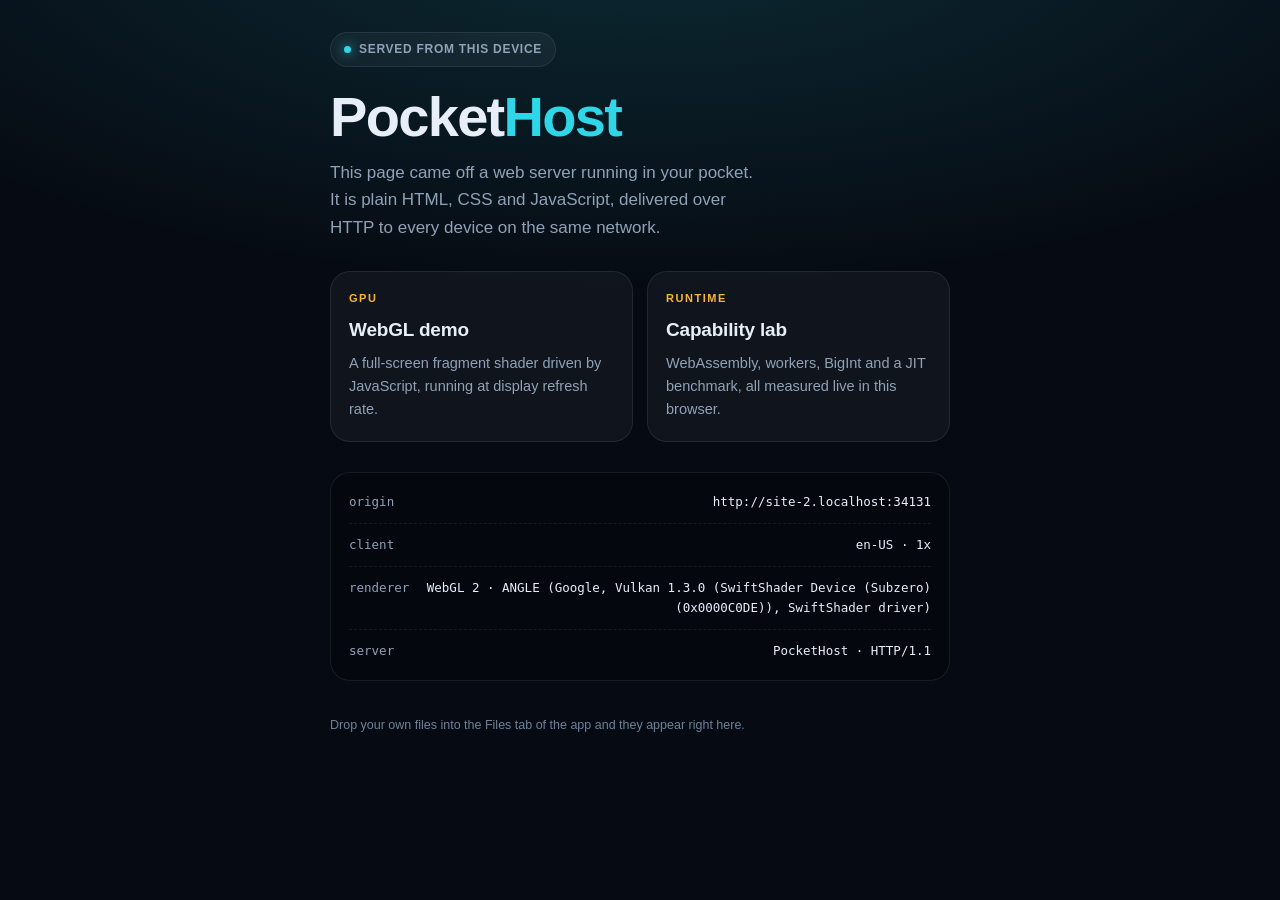
==== private/index.html @ df9d249e "Publish from PocketHost" ====
<!doctype html>
<html lang="en">
<head>
<meta charset="utf-8" />
<meta name="viewport" content="width=device-width, initial-scale=1, viewport-fit=cover" />
<meta name="theme-color" content="#060b13" />
<title>PocketHost · hosted from this device</title>
<style>
  :root {
    --bg: #060b13;
    --ink: #e8eef7;
    --muted: #8fa2b8;
    --line: rgba(255,255,255,0.08);
    --card: rgba(255,255,255,0.045);
    --accent: #2fd6e8;
    --amber: #f6b73c;
  }
  * { box-sizing: border-box; }
  body {
    margin: 0;
    min-height: 100vh;
    background: var(--bg);
    background-image: radial-gradient(120% 70% at 50% -10%, rgba(47,214,232,0.16), rgba(6,11,19,0) 60%);
    color: var(--ink);
    font: 400 16px/1.6 -apple-system, BlinkMacSystemFont, "SF Pro Text", "Helvetica Neue", Arial, sans-serif;
    -webkit-font-smoothing: antialiased;
    padding: max(32px, env(safe-area-inset-top)) 22px max(40px, env(safe-area-inset-bottom));
    display: flex;
    justify-content: center;
  }
  main { width: 100%; max-width: 620px; }
  .badge {
    display: inline-flex; align-items: center; gap: 8px;
    padding: 7px 13px; border-radius: 999px;
    border: 1px solid var(--line); background: var(--card);
    color: var(--muted); font-size: 12px; font-weight: 600;
    letter-spacing: 0.06em; text-transform: uppercase;
  }
  .dot {
    width: 7px; height: 7px; border-radius: 50%;
    background: var(--accent); box-shadow: 0 0 12px var(--accent);
  }
  h1 {
    font-size: clamp(38px, 11vw, 56px); letter-spacing: -0.03em;
    line-height: 1; margin: 22px 0 14px; font-weight: 750;
  }
  h1 span { color: var(--accent); }
  .lede { color: var(--muted); font-size: 17px; margin: 0 0 30px; max-width: 46ch; }
  .grid { display: grid; gap: 14px; grid-template-columns: 1fr; }
  @media (min-width: 560px) { .grid { grid-template-columns: 1fr 1fr; } }
  a.card {
    display: block; text-decoration: none; color: inherit;
    padding: 18px 18px 20px; border-radius: 20px;
    border: 1px solid var(--line); background: var(--card);
    transition: transform .25s ease, border-color .25s ease, background .25s ease;
  }
  a.card:hover, a.card:focus-visible {
    transform: translateY(-2px);
    border-color: rgba(47,214,232,0.45);
    background: rgba(47,214,232,0.07);
    outline: none;
  }
  .kicker {
    font-size: 11px; letter-spacing: 0.14em; text-transform: uppercase;
    color: var(--amber); font-weight: 700;
  }
  .card h2 { margin: 8px 0 6px; font-size: 19px; letter-spacing: -0.01em; }
  .card p { margin: 0; color: var(--muted); font-size: 14.5px; }
  .panel {
    margin-top: 30px; padding: 8px 18px; border-radius: 20px;
    border: 1px solid var(--line); background: rgba(0,0,0,0.25);
  }
  .row {
    display: flex; justify-content: space-between; gap: 12px;
    font-family: ui-monospace, SFMono-Regular, Menlo, monospace;
    font-size: 12.5px; padding: 11px 0;
    border-bottom: 1px dashed rgba(255,255,255,0.07);
  }
  .row:last-child { border-bottom: 0; }
  .row span:first-child { color: var(--muted); }
  .row span:last-child { text-align: right; word-break: break-all; }
  footer { margin-top: 34px; color: #6f829a; font-size: 12.5px; }
</style>
</head>
<body>
<main>
  <div class="badge"><span class="dot"></span> Served from this device</div>
  <h1>Pocket<span>Host</span></h1>
  <p class="lede">This page came off a web server running in your pocket. It is plain HTML, CSS and
  JavaScript, delivered over HTTP to every device on the same network.</p>

  <div class="grid">
    <a class="card" href="/webgl/">
      <div class="kicker">GPU</div>
      <h2>WebGL demo</h2>
      <p>A full-screen fragment shader driven by JavaScript, running at display refresh rate.</p>
    </a>
    <a class="card" href="/lab/">
      <div class="kicker">Runtime</div>
      <h2>Capability lab</h2>
      <p>WebAssembly, workers, BigInt and a JIT benchmark, all measured live in this browser.</p>
    </a>
  </div>

  <div class="panel">
    <div class="row"><span>origin</span><span id="origin">…</span></div>
    <div class="row"><span>client</span><span id="client">…</span></div>
    <div class="row"><span>renderer</span><span id="gpu">…</span></div>
    <div class="row"><span>server</span><span>PocketHost · HTTP/1.1</span></div>
  </div>

  <footer>Drop your own files into the Files tab of the app and they appear right here.</footer>
</main>
<script>
  document.getElementById('origin').textContent = location.origin;
  document.getElementById('client').textContent =
    navigator.language + " · " + Math.round(window.devicePixelRatio * 100) / 100 + "x";
  (function () {
    var target = document.getElementById('gpu');
    try {
      var canvas = document.createElement('canvas');
      var gl = canvas.getContext('webgl2') || canvas.getContext('webgl');
      if (!gl) { target.textContent = 'WebGL unavailable'; return; }
      var info = gl.getExtension('WEBGL_debug_renderer_info');
      var isGL2 = typeof WebGL2RenderingContext !== 'undefined' && gl instanceof WebGL2RenderingContext;
      var name = info ? gl.getParameter(info.UNMASKED_RENDERER_WEBGL) : '';
      target.textContent = (isGL2 ? 'WebGL 2 · ' : 'WebGL 1 · ') + (name || 'GPU');
    } catch (error) {
      target.textContent = String(error);
    }
  })();
</script>
</body>
</html>
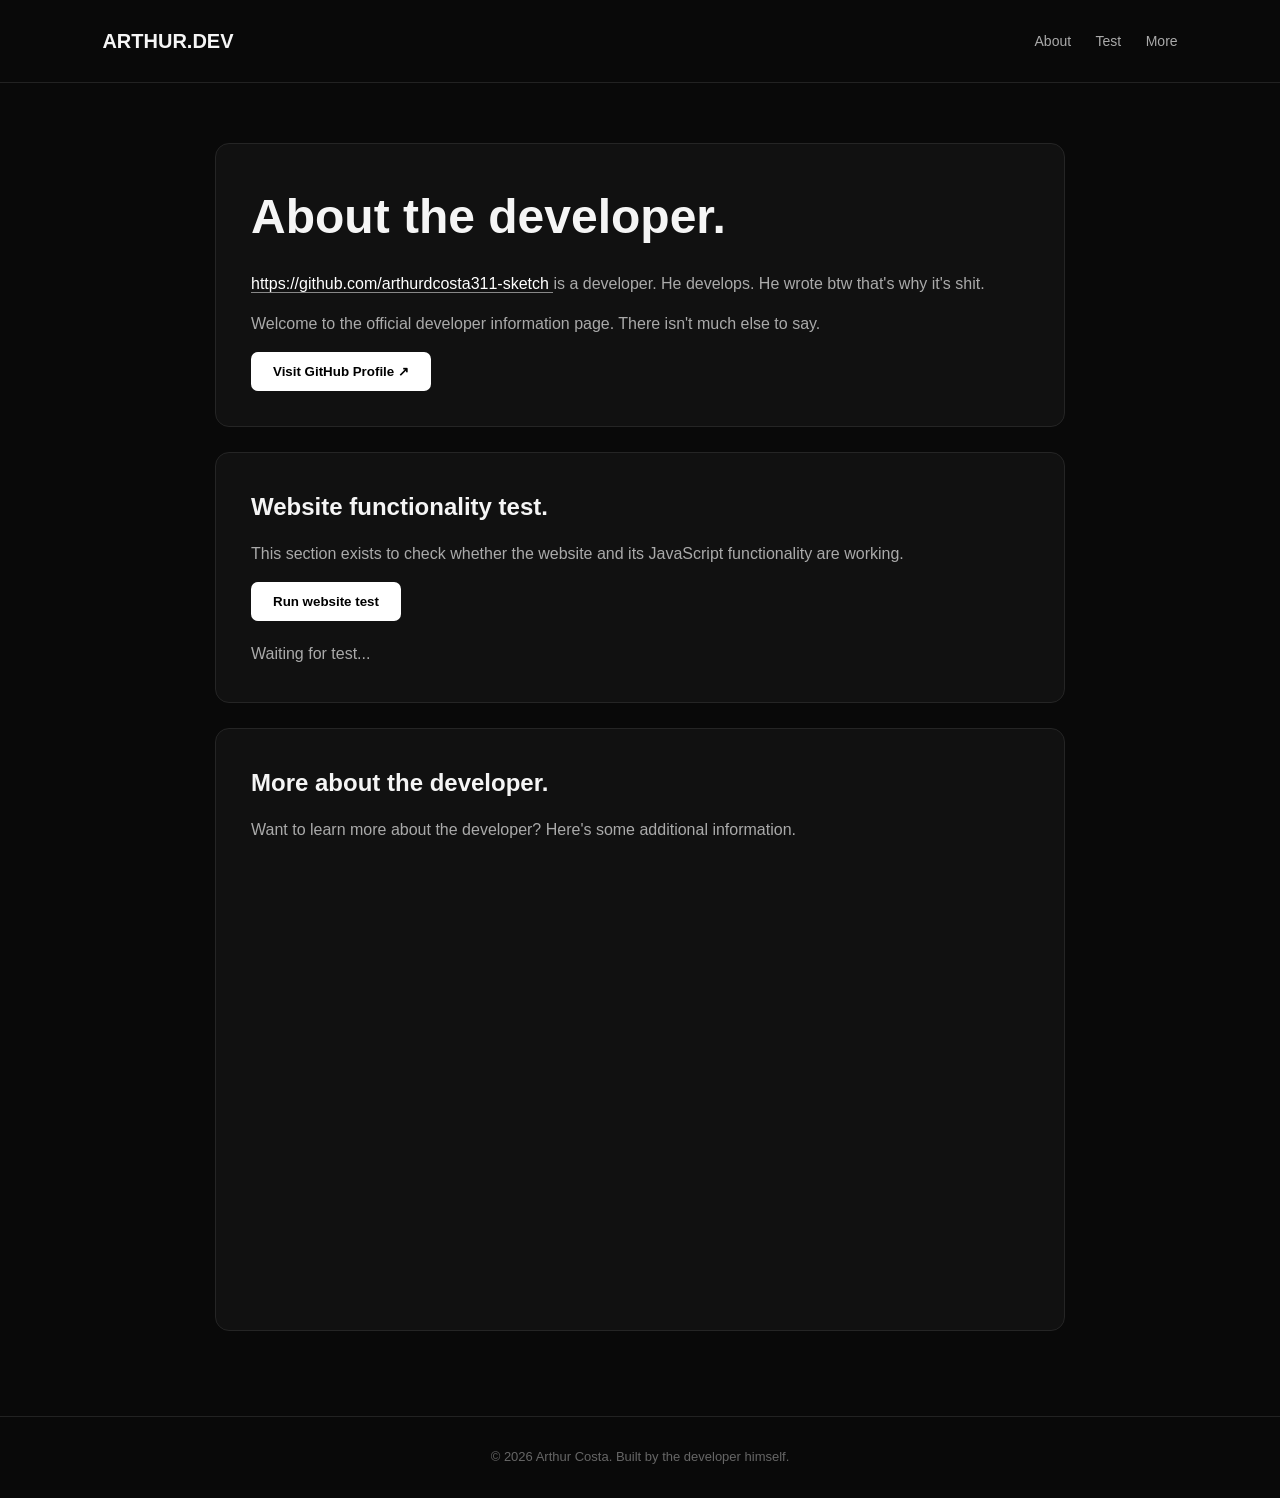
==== commit c3931773: "Publish from PocketHost" ====
--- a/private/index.html
+++ b/private/index.html
@@ -1,134 +1,256 @@
-<!doctype html>
+
+<!DOCTYPE html>
 <html lang="en">
 <head>
-<meta charset="utf-8" />
-<meta name="viewport" content="width=device-width, initial-scale=1, viewport-fit=cover" />
-<meta name="theme-color" content="#060b13" />
-<title>PocketHost · hosted from this device</title>
+<meta charset="UTF-8">
+<meta name="viewport" content="width=device-width, initial-scale=1.0">
+<title>Arthur Costa | Developer</title>
+
 <style>
-  :root {
-    --bg: #060b13;
-    --ink: #e8eef7;
-    --muted: #8fa2b8;
-    --line: rgba(255,255,255,0.08);
-    --card: rgba(255,255,255,0.045);
-    --accent: #2fd6e8;
-    --amber: #f6b73c;
-  }
-  * { box-sizing: border-box; }
-  body {
+* {
     margin: 0;
-    min-height: 100vh;
-    background: var(--bg);
-    background-image: radial-gradient(120% 70% at 50% -10%, rgba(47,214,232,0.16), rgba(6,11,19,0) 60%);
-    color: var(--ink);
-    font: 400 16px/1.6 -apple-system, BlinkMacSystemFont, "SF Pro Text", "Helvetica Neue", Arial, sans-serif;
-    -webkit-font-smoothing: antialiased;
-    padding: max(32px, env(safe-area-inset-top)) 22px max(40px, env(safe-area-inset-bottom));
+    padding: 0;
+    box-sizing: border-box;
+}
+
+body {
+    background: #090909;
+    color: #f5f5f5;
+    font-family: Arial, sans-serif;
+    line-height: 1.6;
+}
+
+header {
+    padding: 25px 8%;
     display: flex;
-    justify-content: center;
-  }
-  main { width: 100%; max-width: 620px; }
-  .badge {
-    display: inline-flex; align-items: center; gap: 8px;
-    padding: 7px 13px; border-radius: 999px;
-    border: 1px solid var(--line); background: var(--card);
-    color: var(--muted); font-size: 12px; font-weight: 600;
-    letter-spacing: 0.06em; text-transform: uppercase;
-  }
-  .dot {
-    width: 7px; height: 7px; border-radius: 50%;
-    background: var(--accent); box-shadow: 0 0 12px var(--accent);
-  }
-  h1 {
-    font-size: clamp(38px, 11vw, 56px); letter-spacing: -0.03em;
-    line-height: 1; margin: 22px 0 14px; font-weight: 750;
-  }
-  h1 span { color: var(--accent); }
-  .lede { color: var(--muted); font-size: 17px; margin: 0 0 30px; max-width: 46ch; }
-  .grid { display: grid; gap: 14px; grid-template-columns: 1fr; }
-  @media (min-width: 560px) { .grid { grid-template-columns: 1fr 1fr; } }
-  a.card {
-    display: block; text-decoration: none; color: inherit;
-    padding: 18px 18px 20px; border-radius: 20px;
-    border: 1px solid var(--line); background: var(--card);
-    transition: transform .25s ease, border-color .25s ease, background .25s ease;
-  }
-  a.card:hover, a.card:focus-visible {
+    justify-content: space-between;
+    align-items: center;
+    border-bottom: 1px solid #222;
+}
+
+.logo {
+    font-size: 20px;
+    font-weight: bold;
+}
+
+nav a {
+    color: #aaa;
+    text-decoration: none;
+    margin-left: 20px;
+    font-size: 14px;
+}
+
+nav a:hover {
+    color: white;
+}
+
+main {
+    max-width: 900px;
+    margin: auto;
+    padding: 60px 25px;
+}
+
+section {
+    background: #111;
+    border: 1px solid #252525;
+    border-radius: 14px;
+    padding: 35px;
+    margin-bottom: 25px;
+}
+
+h1 {
+    font-size: clamp(30px, 6vw, 48px);
+    margin-bottom: 15px;
+}
+
+h2 {
+    margin-bottom: 15px;
+}
+
+p {
+    color: #aaa;
+    margin-bottom: 15px;
+}
+
+.github-link {
+    color: #fff;
+    text-decoration: none;
+    border-bottom: 1px solid #888;
+}
+
+.github-link:hover {
+    color: #aaa;
+}
+
+button {
+    background: white;
+    color: black;
+    border: none;
+    padding: 12px 22px;
+    border-radius: 7px;
+    cursor: pointer;
+    font-weight: bold;
+    transition: 0.2s;
+}
+
+button:hover {
+    background: #bbb;
     transform: translateY(-2px);
-    border-color: rgba(47,214,232,0.45);
-    background: rgba(47,214,232,0.07);
-    outline: none;
-  }
-  .kicker {
-    font-size: 11px; letter-spacing: 0.14em; text-transform: uppercase;
-    color: var(--amber); font-weight: 700;
-  }
-  .card h2 { margin: 8px 0 6px; font-size: 19px; letter-spacing: -0.01em; }
-  .card p { margin: 0; color: var(--muted); font-size: 14.5px; }
-  .panel {
-    margin-top: 30px; padding: 8px 18px; border-radius: 20px;
-    border: 1px solid var(--line); background: rgba(0,0,0,0.25);
-  }
-  .row {
-    display: flex; justify-content: space-between; gap: 12px;
-    font-family: ui-monospace, SFMono-Regular, Menlo, monospace;
-    font-size: 12.5px; padding: 11px 0;
-    border-bottom: 1px dashed rgba(255,255,255,0.07);
-  }
-  .row:last-child { border-bottom: 0; }
-  .row span:first-child { color: var(--muted); }
-  .row span:last-child { text-align: right; word-break: break-all; }
-  footer { margin-top: 34px; color: #6f829a; font-size: 12.5px; }
+}
+
+#test-result {
+    margin-top: 20px;
+    color: #aaa;
+}
+
+.video-container {
+    position: relative;
+    width: 100%;
+    aspect-ratio: 16 / 9;
+    overflow: hidden;
+    border-radius: 10px;
+}
+
+iframe {
+    width: 100%;
+    height: 100%;
+    border: none;
+}
+
+footer {
+    text-align: center;
+    padding: 30px;
+    border-top: 1px solid #222;
+    color: #666;
+    font-size: 13px;
+}
+
+@media(max-width: 600px) {
+    header {
+        flex-direction: column;
+        gap: 15px;
+    }
+
+    nav a {
+        margin: 0 8px;
+    }
+
+    section {
+        padding: 25px;
+    }
+}
 </style>
 </head>
+
 <body>
+
+<header>
+    <div class="logo">ARTHUR.DEV</div>
+
+    <nav>
+        <a href="#about">About</a>
+        <a href="#test">Test</a>
+        <a href="#more">More</a>
+    </nav>
+</header>
+
 <main>
-  <div class="badge"><span class="dot"></span> Served from this device</div>
-  <h1>Pocket<span>Host</span></h1>
-  <p class="lede">This page came off a web server running in your pocket. It is plain HTML, CSS and
-  JavaScript, delivered over HTTP to every device on the same network.</p>
-
-  <div class="grid">
-    <a class="card" href="/webgl/">
-      <div class="kicker">GPU</div>
-      <h2>WebGL demo</h2>
-      <p>A full-screen fragment shader driven by JavaScript, running at display refresh rate.</p>
-    </a>
-    <a class="card" href="/lab/">
-      <div class="kicker">Runtime</div>
-      <h2>Capability lab</h2>
-      <p>WebAssembly, workers, BigInt and a JIT benchmark, all measured live in this browser.</p>
-    </a>
-  </div>
-
-  <div class="panel">
-    <div class="row"><span>origin</span><span id="origin">…</span></div>
-    <div class="row"><span>client</span><span id="client">…</span></div>
-    <div class="row"><span>renderer</span><span id="gpu">…</span></div>
-    <div class="row"><span>server</span><span>PocketHost · HTTP/1.1</span></div>
-  </div>
-
-  <footer>Drop your own files into the Files tab of the app and they appear right here.</footer>
+
+    <!-- ABOUT DEVELOPER -->
+    <section id="about">
+        <h1>About the developer.</h1>
+
+        <p>
+            <a class="github-link"
+               href="https://github.com/arthurdcosta311-sketch"
+               target="_blank"
+               rel="noopener noreferrer">
+               https://github.com/arthurdcosta311-sketch
+            </a>
+            is a developer. He develops. He wrote btw that's why it's shit.
+        </p>
+
+        <p>
+            Welcome to the official developer information page.
+            There isn't much else to say.
+        </p>
+
+        <a href="https://github.com/arthurdcosta311-sketch"
+           target="_blank"
+           rel="noopener noreferrer">
+            <button>Visit GitHub Profile ↗</button>
+        </a>
+    </section>
+
+
+    <!-- WEBSITE TEST -->
+    <section id="test">
+        <h2>Website functionality test.</h2>
+
+        <p>
+            This section exists to check whether the website
+            and its JavaScript functionality are working.
+        </p>
+
+        <button onclick="testWebsite()">
+            Run website test
+        </button>
+
+        <div id="test-result">
+            Waiting for test...
+        </div>
+    </section>
+
+
+    <!-- RICKROLL -->
+    <section id="more">
+        <h2>More about the developer.</h2>
+
+        <p>
+            Want to learn more about the developer?
+            Here's some additional information.
+        </p>
+
+        <div class="video-container">
+            <iframe
+                src="https://www.youtube-nocookie.com/embed/dQw4w9WgXcQ"
+                title="More about the developer"
+                allow="accelerometer; autoplay; clipboard-write; encrypted-media; gyroscope; picture-in-picture"
+                allowfullscreen>
+            </iframe>
+        </div>
+    </section>
+
 </main>
+
+<footer>
+    © <span id="year"></span> Arthur Costa.
+    Built by the developer himself.
+</footer>
+
 <script>
-  document.getElementById('origin').textContent = location.origin;
-  document.getElementById('client').textContent =
-    navigator.language + " · " + Math.round(window.devicePixelRatio * 100) / 100 + "x";
-  (function () {
-    var target = document.getElementById('gpu');
-    try {
-      var canvas = document.createElement('canvas');
-      var gl = canvas.getContext('webgl2') || canvas.getContext('webgl');
-      if (!gl) { target.textContent = 'WebGL unavailable'; return; }
-      var info = gl.getExtension('WEBGL_debug_renderer_info');
-      var isGL2 = typeof WebGL2RenderingContext !== 'undefined' && gl instanceof WebGL2RenderingContext;
-      var name = info ? gl.getParameter(info.UNMASKED_RENDERER_WEBGL) : '';
-      target.textContent = (isGL2 ? 'WebGL 2 · ' : 'WebGL 1 · ') + (name || 'GPU');
-    } catch (error) {
-      target.textContent = String(error);
-    }
-  })();
+function testWebsite() {
+    const result = document.getElementById("test-result");
+
+    result.innerHTML = "Running tests...";
+
+    setTimeout(() => {
+        result.innerHTML = `
+            <span style="color:#65db91">
+                ✓ JavaScript is working<br>
+                ✓ HTML is loaded<br>
+                ✓ CSS is loaded<br>
+                ✓ Website is operational
+            </span>
+            <br><br>
+            Congratulations. The website works.
+        `;
+    }, 500);
+}
+
+document.getElementById("year").textContent =
+    new Date().getFullYear();
 </script>
+
 </body>
-</html>+</html>
